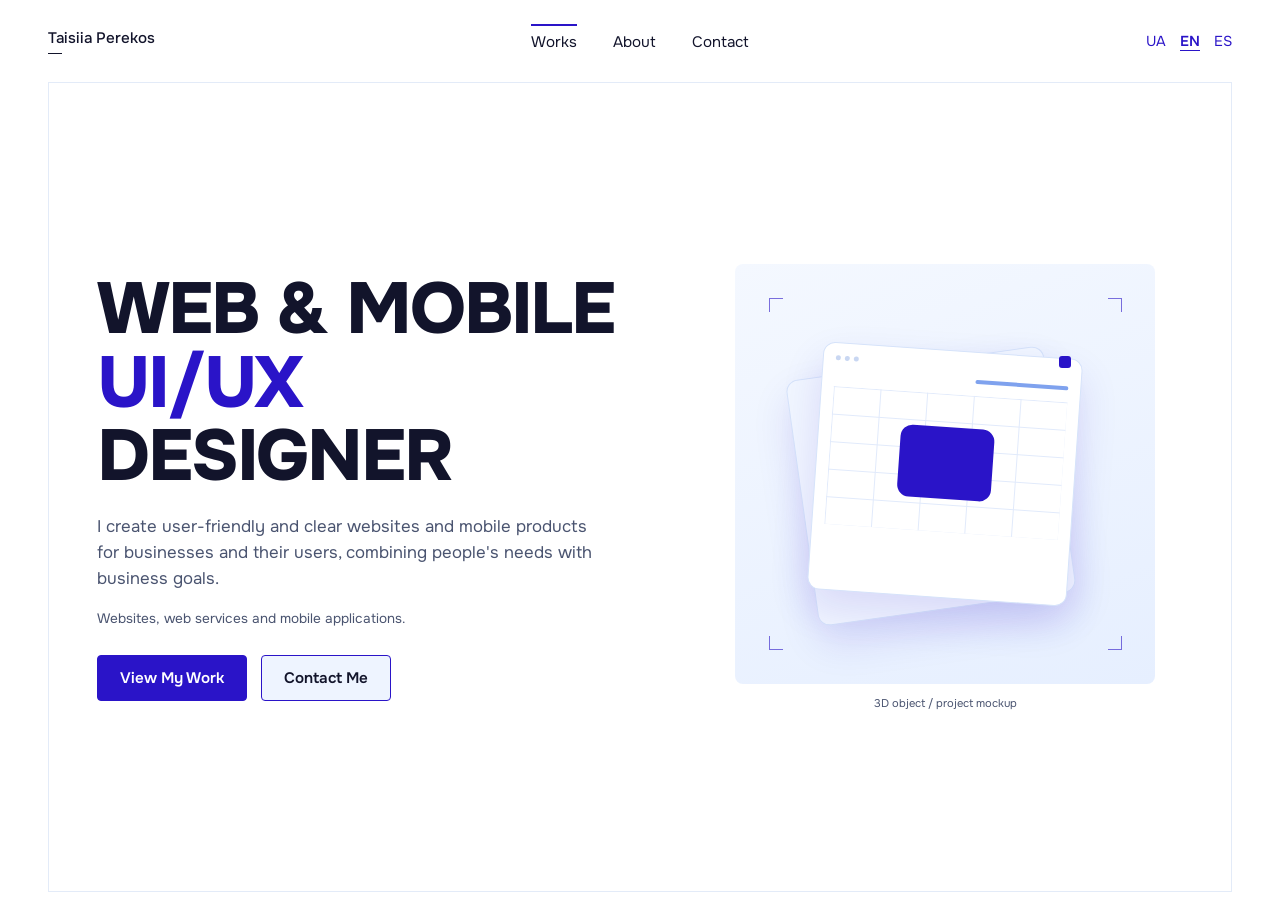
==== index.html @ 5b8af123 "Add portfolio hero section and site plan Co-Authored-By: Claude Sonnet 5.5 <noreply@anthropic.com>" ====
<!DOCTYPE html>
<html lang="en">
<head>
  <meta charset="utf-8">
  <meta name="viewport" content="width=device-width, initial-scale=1">
  <title>Taisiia Perekos — Web &amp; Mobile UI/UX Designer</title>
  <meta name="description" content="I'm a Web & Mobile UI/UX Designer. I create user-friendly and clear websites and mobile products for businesses and their users, combining people's needs with business goals.">
  <link rel="preconnect" href="https://fonts.googleapis.com">
  <link rel="preconnect" href="https://fonts.gstatic.com" crossorigin>
  <link href="https://fonts.googleapis.com/css2?family=Onest:wght@400;500;600;700;800&display=swap" rel="stylesheet">
  <link rel="stylesheet" href="styles.css">
</head>
<body>
  <header class="site-header">
    <a class="brand" href="#top">Taisiia Perekos</a>
    <nav class="nav" aria-label="Main">
      <a href="#works" aria-current="page">Works</a>
      <a href="#about">About</a>
      <a href="#contact">Contact</a>
    </nav>
    <div class="lang" aria-label="Language">
      <a href="#" lang="uk">UA</a>
      <a href="#" lang="en" aria-current="true">EN</a>
      <a href="#" lang="es">ES</a>
    </div>
  </header>

  <main id="top">
    <section class="hero">
      <div class="hero-copy">
        <h1>
          <span class="sr-only">I'm a </span>Web &amp; Mobile
          <span class="accent">UI/UX</span> Designer
        </h1>
        <p class="lead">
          I create user-friendly and clear websites and mobile products for businesses
          and their users, combining people's needs with business goals.
        </p>
        <p class="sub">Websites, web services and mobile applications.</p>
        <div class="actions">
          <a class="btn btn-primary" href="#works">View My Work</a>
          <a class="btn btn-secondary" href="#contact">Contact Me</a>
        </div>
      </div>

      <figure class="visual" aria-hidden="true">
        <div class="stage">
          <span class="corner tl"></span><span class="corner tr"></span>
          <span class="corner bl"></span><span class="corner br"></span>
          <div class="card card-back"></div>
          <div class="card card-front">
            <div class="bar"><i></i><i></i><i></i></div>
            <div class="line"></div>
            <div class="grid"><div class="tile"></div></div>
          </div>
          <span class="dot"></span>
        </div>
        <figcaption>3D object / project mockup</figcaption>
      </figure>
    </section>
  </main>
</body>
</html>
---- styles.css ----
:root {
  --ink: #12142b;
  --muted: #4a5470;
  --accent: #2a14c8;
  --line: #e3ebf8;
  --wash: #eef4ff;
  --paper: #ffffff;
  --font: "Onest", system-ui, -apple-system, "Segoe UI", sans-serif;
}

* { box-sizing: border-box; }
html { scroll-behavior: smooth; }
body {
  margin: 0;
  background: var(--paper);
  color: var(--ink);
  font-family: var(--font);
  -webkit-font-smoothing: antialiased;
}
a { color: inherit; text-decoration: none; }
a:focus-visible { outline: 2px solid var(--accent); outline-offset: 3px; }

.sr-only {
  position: absolute; width: 1px; height: 1px; overflow: hidden;
  clip: rect(0 0 0 0); white-space: nowrap;
}

/* header */
.site-header {
  display: grid;
  grid-template-columns: 1fr auto 1fr;
  align-items: center;
  gap: 16px;
  padding: 24px clamp(16px, 4vw, 48px);
}
.brand { font-weight: 500; font-size: 0.95rem; justify-self: start; position: relative; padding-bottom: 6px; }
.brand::after { content: ""; position: absolute; left: 0; bottom: 0; width: 14px; height: 1px; background: var(--ink); }
.nav { display: flex; gap: clamp(16px, 3vw, 36px); font-size: 0.95rem; }
.nav a { padding: 6px 0; border-top: 2px solid transparent; }
.nav a[aria-current="page"] { border-top-color: var(--accent); }
.lang { justify-self: end; display: flex; gap: 14px; font-size: 0.9rem; color: var(--accent); }
.lang a[aria-current="true"] { font-weight: 600; text-decoration: underline; text-underline-offset: 4px; }

/* hero */
.hero {
  display: grid;
  grid-template-columns: minmax(0, 1.15fr) minmax(0, 1fr);
  align-items: center;
  gap: clamp(24px, 5vw, 64px);
  min-height: calc(100vh - 90px);
  padding: clamp(24px, 5vw, 64px) clamp(16px, 4vw, 48px);
  margin: 0 clamp(16px, 4vw, 48px) 32px;
  border: 1px solid var(--line);
}
h1 {
  margin: 0 0 20px;
  font-weight: 800;
  text-transform: uppercase;
  letter-spacing: -0.03em;
  line-height: 1.02;
  font-size: clamp(2.4rem, 6vw, 4.5rem);
}
h1 .accent { color: var(--accent); }
.lead { margin: 0 0 18px; max-width: 46ch; font-size: 1.05rem; line-height: 1.55; color: var(--muted); }
.sub { margin: 0 0 28px; font-size: 0.85rem; color: var(--muted); }

.actions { display: flex; flex-wrap: wrap; gap: 14px; }
.btn {
  display: inline-block; padding: 12px 22px; border-radius: 4px;
  font-weight: 600; font-size: 0.95rem; border: 1px solid var(--accent);
  transition: transform 0.15s ease, background 0.15s ease;
}
.btn:hover { transform: translateY(-1px); }
.btn-primary { background: var(--accent); color: #fff; }
.btn-secondary { background: var(--wash); color: var(--ink); }

/* placeholder visual (CSS-drawn 3D mockup) */
.visual { margin: 0; text-align: center; }
.visual figcaption { margin-top: 12px; font-size: 0.7rem; color: var(--muted); }
.stage {
  position: relative; aspect-ratio: 1 / 1; max-width: 420px; margin: 0 auto;
  background: linear-gradient(160deg, #f4f8ff, #e6efff);
  border-radius: 8px; display: grid; place-items: center;
}
.corner { position: absolute; width: 14px; height: 14px; border: 1px solid var(--accent); opacity: 0.6; }
.tl { top: 8%; left: 8%; border-right: 0; border-bottom: 0; }
.tr { top: 8%; right: 8%; border-left: 0; border-bottom: 0; }
.bl { bottom: 8%; left: 8%; border-right: 0; border-top: 0; }
.br { bottom: 8%; right: 8%; border-left: 0; border-top: 0; }
.card {
  position: absolute; width: 62%; aspect-ratio: 1.05 / 1; border-radius: 12px;
  background: #fff; border: 1px solid #d6e3fa;
  box-shadow: 0 18px 40px rgba(42, 20, 200, 0.12);
}
.card-back { transform: rotate(-8deg) translate(-6%, 4%); background: #f1f6ff; }
.card-front { transform: rotate(4deg); padding: 12px; }
.bar { display: flex; gap: 4px; margin-bottom: 10px; }
.bar i { width: 5px; height: 5px; border-radius: 50%; background: #c9d7f2; }
.line { height: 4px; width: 40%; margin: 0 0 12px auto; background: #7fa2ee; border-radius: 2px; }
.grid {
  position: relative; height: 62%;
  background:
    linear-gradient(#e1eafb 1px, transparent 1px) 0 0 / 100% 20%,
    linear-gradient(90deg, #e1eafb 1px, transparent 1px) 0 0 / 20% 100%;
}
.tile { position: absolute; inset: 24% 30%; background: var(--accent); border-radius: 12px; }
.dot { position: absolute; top: 22%; right: 20%; width: 12px; height: 12px; background: var(--accent); border-radius: 3px; }

/* responsive */
@media (max-width: 800px) {
  .site-header { grid-template-columns: 1fr auto; }
  .nav { grid-column: 1 / -1; grid-row: 2; }
  .hero { grid-template-columns: minmax(0, 1fr); min-height: 0; }
}
@media (prefers-reduced-motion: reduce) {
  html { scroll-behavior: auto; }
  .btn { transition: none; }
}
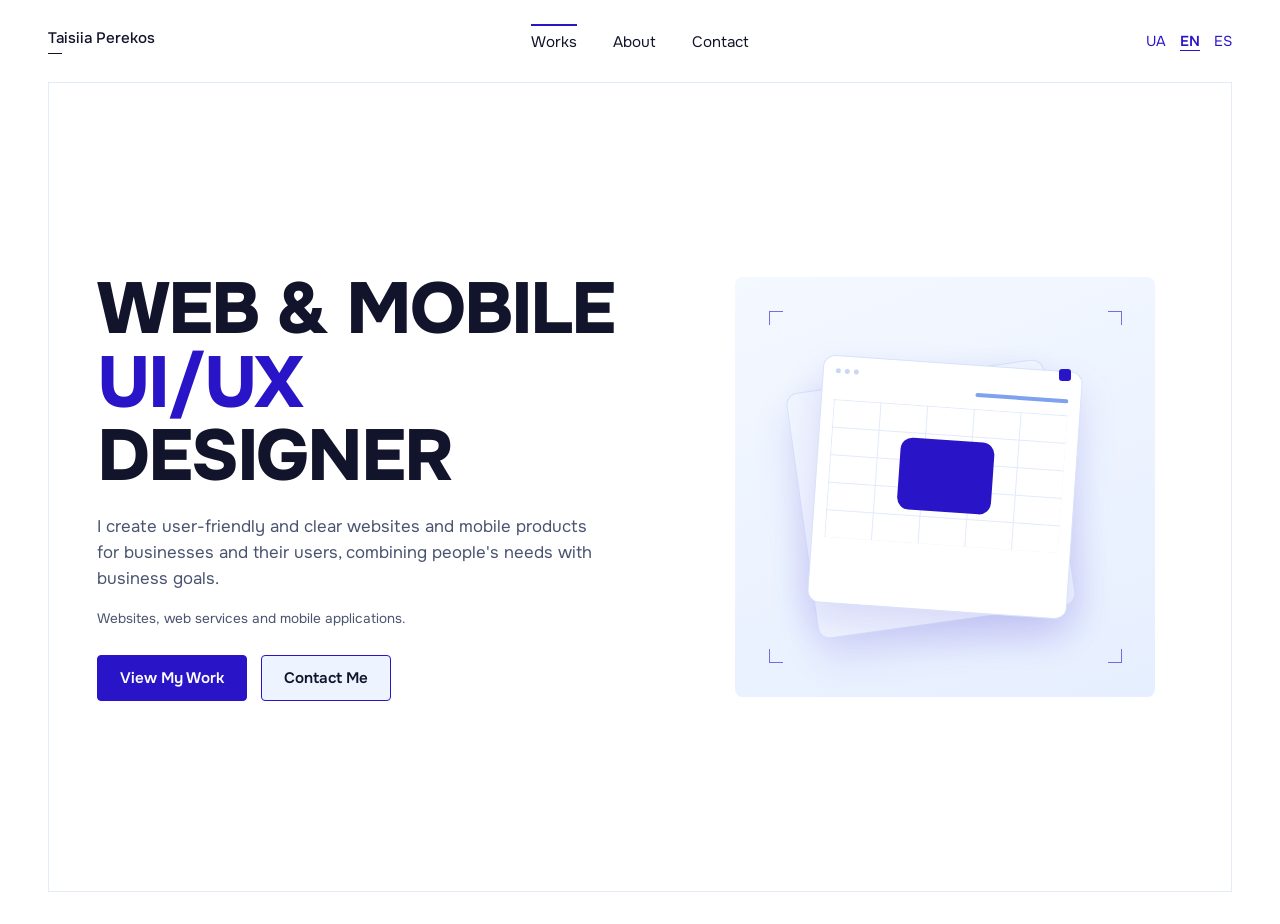
==== commit fa188ec4: "Remove placeholder caption under hero illustration Co-Authored-By: Claude Sonnet 5.5 <noreply@anthro" ====
--- a/index.html
+++ b/index.html
@@ -55,7 +55,6 @@
           </div>
           <span class="dot"></span>
         </div>
-        <figcaption>3D object / project mockup</figcaption>
       </figure>
     </section>
   </main>
--- a/styles.css
+++ b/styles.css
@@ -76,7 +76,6 @@
 
 /* placeholder visual (CSS-drawn 3D mockup) */
 .visual { margin: 0; text-align: center; }
-.visual figcaption { margin-top: 12px; font-size: 0.7rem; color: var(--muted); }
 .stage {
   position: relative; aspect-ratio: 1 / 1; max-width: 420px; margin: 0 auto;
   background: linear-gradient(160deg, #f4f8ff, #e6efff);
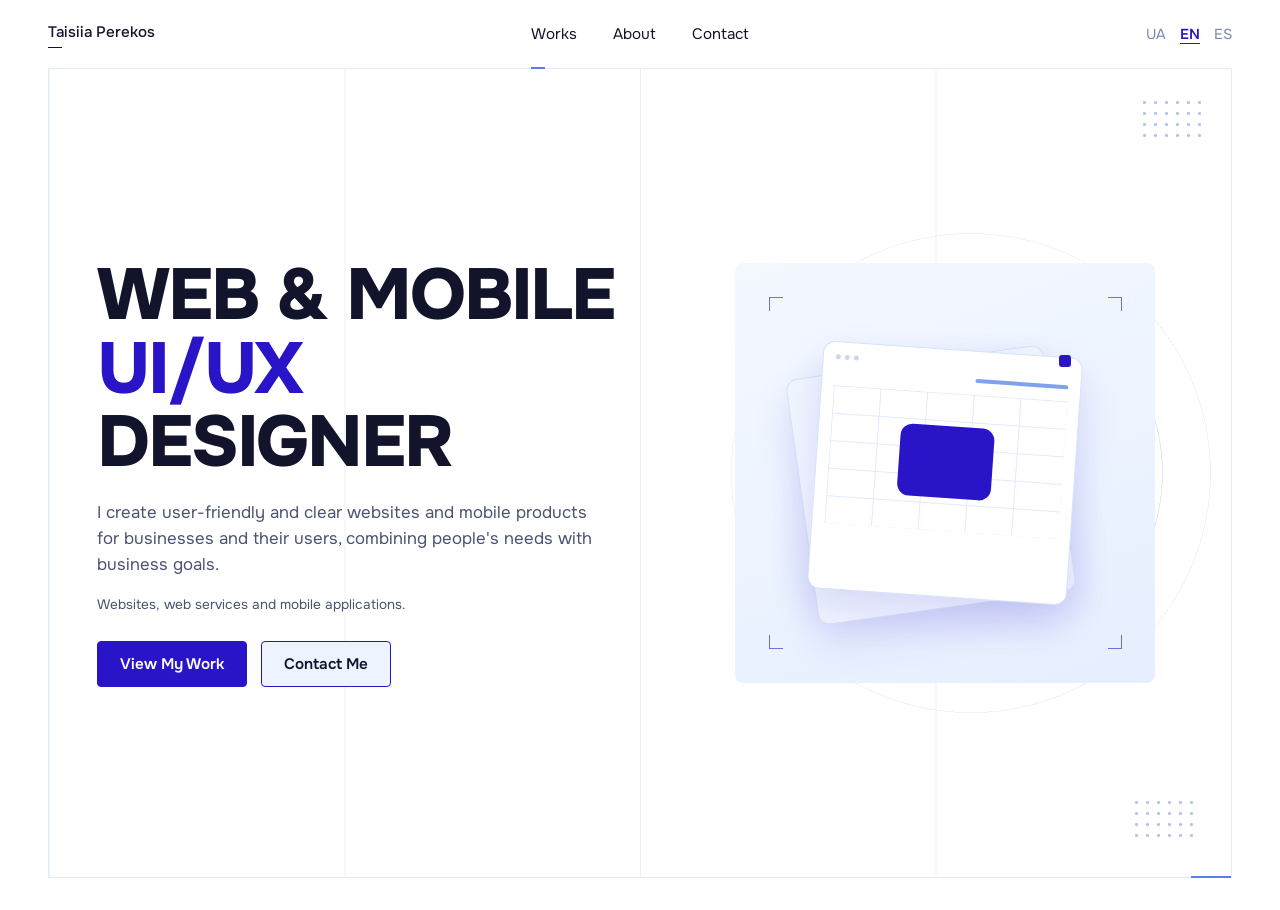
==== commit fcff7d25: "Add hero background decor: grid lines, dot patterns, rings, corner accent Co-Authored-By: Claude Son" ====
--- a/index.html
+++ b/index.html
@@ -27,6 +27,11 @@
 
   <main id="top">
     <section class="hero">
+      <div class="decor" aria-hidden="true">
+        <span class="rings"></span>
+        <span class="dots dots-tr"></span>
+        <span class="dots dots-br"></span>
+      </div>
       <div class="hero-copy">
         <h1>
           <span class="sr-only">I'm a </span>Web &amp; Mobile
--- a/styles.css
+++ b/styles.css
@@ -2,6 +2,8 @@
   --ink: #12142b;
   --muted: #4a5470;
   --accent: #2a14c8;
+  --accent-light: #5b7cf2;
+  --muted-blue: #7686ad;
   --line: #e3ebf8;
   --wash: #eef4ff;
   --paper: #ffffff;
@@ -31,15 +33,21 @@
   grid-template-columns: 1fr auto 1fr;
   align-items: center;
   gap: 16px;
-  padding: 24px clamp(16px, 4vw, 48px);
+  padding: 0 clamp(16px, 4vw, 48px);
+  position: relative; z-index: 2;
 }
-.brand { font-weight: 500; font-size: 0.95rem; justify-self: start; position: relative; padding-bottom: 6px; }
-.brand::after { content: ""; position: absolute; left: 0; bottom: 0; width: 14px; height: 1px; background: var(--ink); }
-.nav { display: flex; gap: clamp(16px, 3vw, 36px); font-size: 0.95rem; }
-.nav a { padding: 6px 0; border-top: 2px solid transparent; }
-.nav a[aria-current="page"] { border-top-color: var(--accent); }
-.lang { justify-self: end; display: flex; gap: 14px; font-size: 0.9rem; color: var(--accent); }
-.lang a[aria-current="true"] { font-weight: 600; text-decoration: underline; text-underline-offset: 4px; }
+.brand { font-weight: 500; font-size: 0.95rem; justify-self: start; position: relative; padding: 22px 0 26px; }
+.brand::after { content: ""; position: absolute; left: 0; bottom: 20px; width: 14px; height: 1px; background: var(--ink); }
+.nav { align-self: stretch; display: flex; gap: clamp(16px, 3vw, 36px); font-size: 0.95rem; }
+.nav a { position: relative; display: block; padding: 24px 0; }
+/* short light-blue marker sitting on the frame's top border */
+.nav a[aria-current="page"]::after {
+  content: ""; position: absolute; left: 0; bottom: -1px; width: 14px; height: 2px;
+  background: var(--accent-light);
+}
+.lang { justify-self: end; display: flex; gap: 14px; font-size: 0.9rem; }
+.lang a { color: var(--muted-blue); }
+.lang a[aria-current="true"] { color: var(--accent); font-weight: 600; text-decoration: underline; text-underline-offset: 4px; }
 
 /* hero */
 .hero {
@@ -52,6 +60,32 @@
   margin: 0 clamp(16px, 4vw, 48px) 32px;
   border: 1px solid var(--line);
 }
+.hero { position: relative; }
+.hero-copy, .visual { position: relative; z-index: 1; }
+
+/* background decor: grid lines, dots, rings, corner accent */
+.decor {
+  position: absolute; inset: 0; overflow: hidden; pointer-events: none; z-index: 0;
+  background: linear-gradient(90deg, #ebf1fb 1px, transparent 1px) 0 0 / 25% 100%;
+}
+.rings {
+  position: absolute; right: 22%; top: 50%; width: clamp(420px, 46vw, 700px); aspect-ratio: 1;
+  transform: translate(50%, -50%); border-radius: 50%;
+  background: repeating-radial-gradient(circle, transparent 0 47px, #d3def5 47px 48px);
+  -webkit-mask-image: radial-gradient(circle, #000 35%, transparent 70%);
+  mask-image: radial-gradient(circle, #000 35%, transparent 70%);
+}
+.dots {
+  position: absolute; width: 64px; height: 44px;
+  background: radial-gradient(circle, #b4c4ec 1.3px, transparent 1.7px) 0 0 / 11px 11px;
+}
+.dots-tr { top: 28px; right: 28px; }
+.dots-br { bottom: 36px; right: 36px; }
+.hero::after {
+  content: ""; position: absolute; right: 0; bottom: -1px; width: 40px; height: 2px;
+  background: var(--accent-light);
+}
+
 h1 {
   margin: 0 0 20px;
   font-weight: 800;
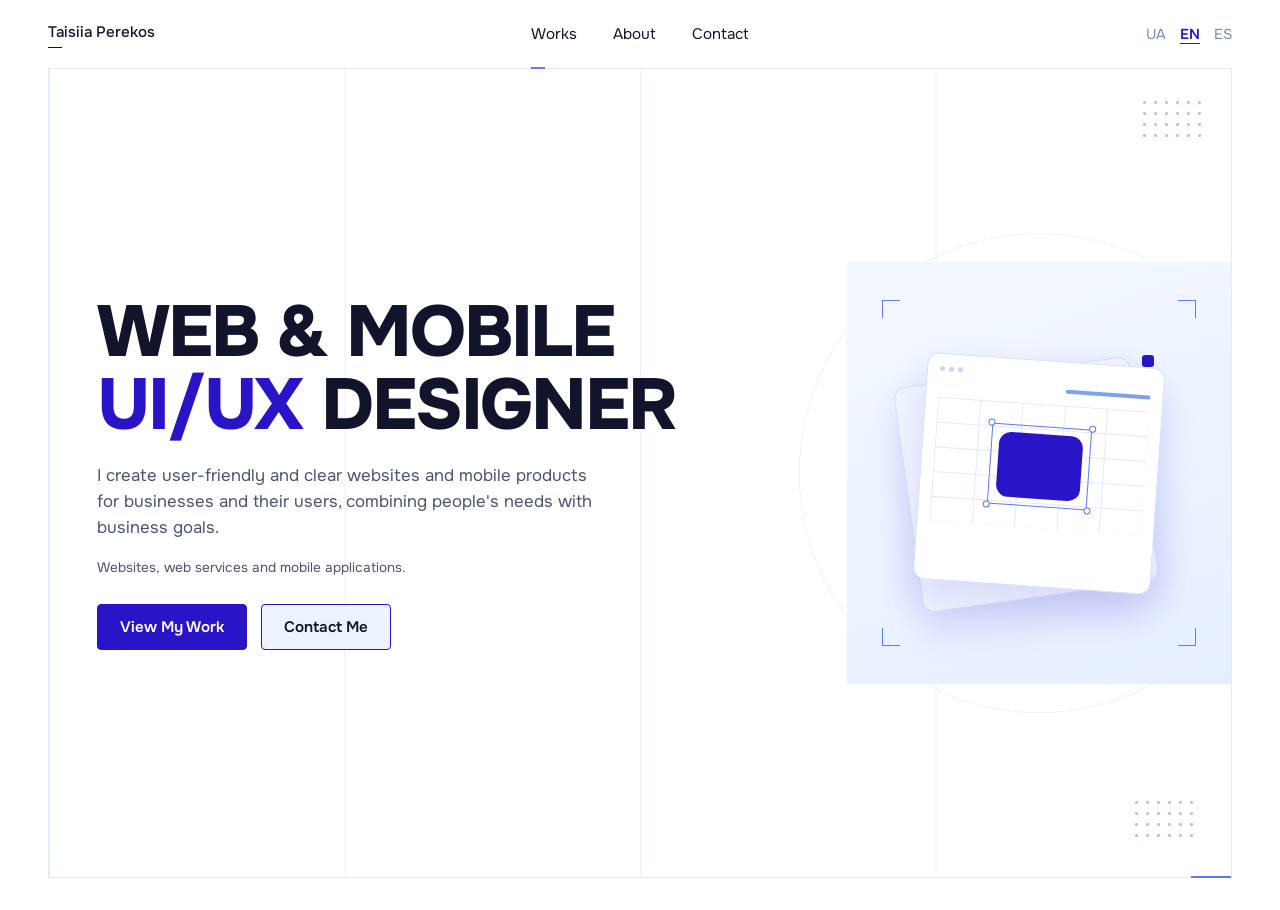
==== commit 2bc776a6: "Pin illustration panel to frame edge; add blue corner brackets and selection handles Co-Authored-By:" ====
--- a/index.html
+++ b/index.html
@@ -56,7 +56,7 @@
           <div class="card card-front">
             <div class="bar"><i></i><i></i><i></i></div>
             <div class="line"></div>
-            <div class="grid"><div class="tile"></div></div>
+            <div class="grid"><div class="tile"><i></i><i></i><i></i><i></i></div></div>
           </div>
           <span class="dot"></span>
         </div>
--- a/styles.css
+++ b/styles.css
@@ -52,11 +52,12 @@
 /* hero */
 .hero {
   display: grid;
-  grid-template-columns: minmax(0, 1.15fr) minmax(0, 1fr);
+  --stage: clamp(300px, 30vw, 420px);
+  grid-template-columns: minmax(0, 1fr) var(--stage);
   align-items: center;
   gap: clamp(24px, 5vw, 64px);
   min-height: calc(100vh - 90px);
-  padding: clamp(24px, 5vw, 64px) clamp(16px, 4vw, 48px);
+  padding: clamp(24px, 5vw, 64px) 0 clamp(24px, 5vw, 64px) clamp(16px, 4vw, 48px);
   margin: 0 clamp(16px, 4vw, 48px) 32px;
   border: 1px solid var(--line);
 }
@@ -69,7 +70,7 @@
   background: linear-gradient(90deg, #ebf1fb 1px, transparent 1px) 0 0 / 25% 100%;
 }
 .rings {
-  position: absolute; right: 22%; top: 50%; width: clamp(420px, 46vw, 700px); aspect-ratio: 1;
+  position: absolute; right: calc(var(--stage) / 2); top: 50%; width: clamp(420px, 46vw, 700px); aspect-ratio: 1;
   transform: translate(50%, -50%); border-radius: 50%;
   background: repeating-radial-gradient(circle, transparent 0 47px, #d3def5 47px 48px);
   -webkit-mask-image: radial-gradient(circle, #000 35%, transparent 70%);
@@ -111,15 +112,15 @@
 /* placeholder visual (CSS-drawn 3D mockup) */
 .visual { margin: 0; text-align: center; }
 .stage {
-  position: relative; aspect-ratio: 1 / 1; max-width: 420px; margin: 0 auto;
+  position: relative; aspect-ratio: 10 / 11; width: 100%; margin: 0;
   background: linear-gradient(160deg, #f4f8ff, #e6efff);
-  border-radius: 8px; display: grid; place-items: center;
+  border-radius: 0; display: grid; place-items: center;
 }
-.corner { position: absolute; width: 14px; height: 14px; border: 1px solid var(--accent); opacity: 0.6; }
-.tl { top: 8%; left: 8%; border-right: 0; border-bottom: 0; }
-.tr { top: 8%; right: 8%; border-left: 0; border-bottom: 0; }
-.bl { bottom: 8%; left: 8%; border-right: 0; border-top: 0; }
-.br { bottom: 8%; right: 8%; border-left: 0; border-top: 0; }
+.corner { position: absolute; width: 18px; height: 18px; border: 1.5px solid var(--accent-light); }
+.tl { top: 9%; left: 9%; border-right: 0; border-bottom: 0; }
+.tr { top: 9%; right: 9%; border-left: 0; border-bottom: 0; }
+.bl { bottom: 9%; left: 9%; border-right: 0; border-top: 0; }
+.br { bottom: 9%; right: 9%; border-left: 0; border-top: 0; }
 .card {
   position: absolute; width: 62%; aspect-ratio: 1.05 / 1; border-radius: 12px;
   background: #fff; border: 1px solid #d6e3fa;
@@ -137,13 +138,21 @@
     linear-gradient(90deg, #e1eafb 1px, transparent 1px) 0 0 / 20% 100%;
 }
 .tile { position: absolute; inset: 24% 30%; background: var(--accent); border-radius: 12px; }
+.tile::before { content: ""; position: absolute; inset: -8px; border: 1px solid var(--accent-light); border-radius: 3px; }
+.tile i { position: absolute; width: 7px; height: 7px; background: #fff; border: 1.5px solid var(--accent-light); border-radius: 50%; }
+.tile i:nth-child(1) { top: -12px; left: -12px; }
+.tile i:nth-child(2) { top: -12px; right: -12px; }
+.tile i:nth-child(3) { bottom: -12px; left: -12px; }
+.tile i:nth-child(4) { bottom: -12px; right: -12px; }
 .dot { position: absolute; top: 22%; right: 20%; width: 12px; height: 12px; background: var(--accent); border-radius: 3px; }
 
 /* responsive */
 @media (max-width: 800px) {
   .site-header { grid-template-columns: 1fr auto; }
   .nav { grid-column: 1 / -1; grid-row: 2; }
-  .hero { grid-template-columns: minmax(0, 1fr); min-height: 0; }
+  .hero { grid-template-columns: minmax(0, 1fr); min-height: 0; padding-right: 0; }
+  .stage { max-width: 420px; margin-left: auto; }
+  .rings { right: 0; }
 }
 @media (prefers-reduced-motion: reduce) {
   html { scroll-behavior: auto; }
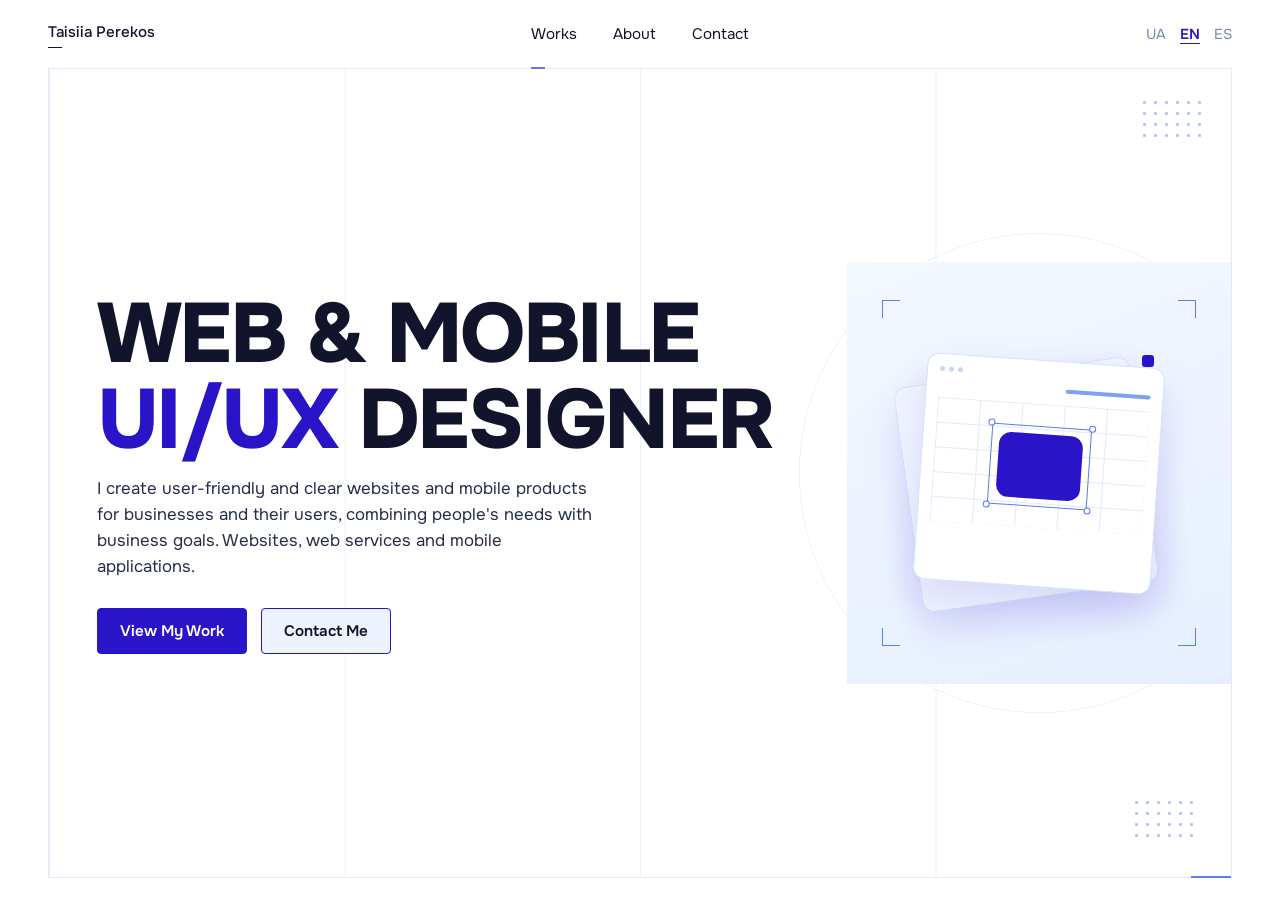
==== commit e837273d: "Tighten headline spacing, enlarge it, merge subtext into one darker paragraph Co-Authored-By: Claude" ====
--- a/index.html
+++ b/index.html
@@ -40,8 +40,8 @@
         <p class="lead">
           I create user-friendly and clear websites and mobile products for businesses
           and their users, combining people's needs with business goals.
+          Websites, web services and mobile applications.
         </p>
-        <p class="sub">Websites, web services and mobile applications.</p>
         <div class="actions">
           <a class="btn btn-primary" href="#works">View My Work</a>
           <a class="btn btn-secondary" href="#contact">Contact Me</a>
--- a/styles.css
+++ b/styles.css
@@ -88,16 +88,15 @@
 }
 
 h1 {
-  margin: 0 0 20px;
+  margin: 0 0 12px;
   font-weight: 800;
   text-transform: uppercase;
   letter-spacing: -0.03em;
   line-height: 1.02;
-  font-size: clamp(2.4rem, 6vw, 4.5rem);
+  font-size: clamp(2.5rem, 6.6vw, 5.25rem);
 }
 h1 .accent { color: var(--accent); }
-.lead { margin: 0 0 18px; max-width: 46ch; font-size: 1.05rem; line-height: 1.55; color: var(--muted); }
-.sub { margin: 0 0 28px; font-size: 0.85rem; color: var(--muted); }
+.lead { margin: 0 0 28px; max-width: 46ch; font-size: 1.05rem; line-height: 1.55; color: #262d4a; }
 
 .actions { display: flex; flex-wrap: wrap; gap: 14px; }
 .btn {
